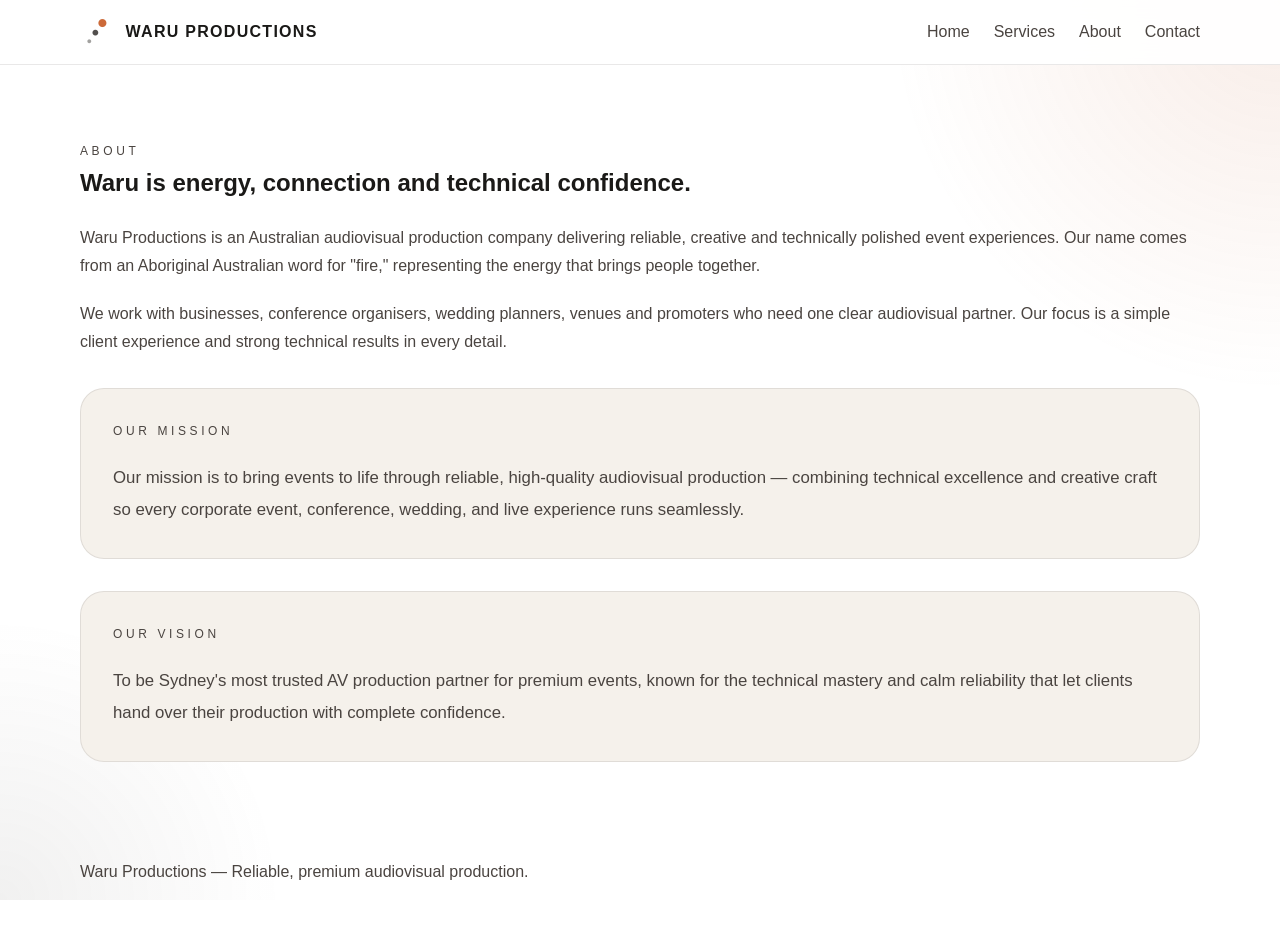
==== about.html @ 51857879 "primera versión del sitio" ====
<!DOCTYPE html>
<html lang="en">
  <head>
    <meta charset="UTF-8" />
    <meta name="viewport" content="width=device-width, initial-scale=1.0" />
    <title>About Waru Productions</title>
    <link rel="stylesheet" href="css/styles.css" />
  </head>
  <body>
    <header class="site-header">
      <div class="container header-inner">
        <a href="index.html" class="brand">
          <img src="assets/waru-logo.png" alt="Waru Productions logo" class="brand-logo" />
          <span>Waru Productions</span>
        </a>
        <button class="nav-toggle" aria-expanded="false" aria-controls="site-nav">
          <span class="nav-toggle__bar"></span>
          <span class="nav-toggle__bar"></span>
          <span class="nav-toggle__bar"></span>
        </button>
        <nav id="site-nav" class="site-nav" aria-label="Main navigation">
          <a href="index.html">Home</a>
          <a href="index.html#services">Services</a>
          <a href="about.html">About</a>
          <a href="index.html#contact">Contact</a>
        </nav>
      </div>
    </header>

    <main>
      <section id="about" class="section about-section">
        <div class="container about-grid">
          <div>
            <p class="eyebrow">About</p>
            <h2>Waru is energy, connection and technical confidence.</h2>
            <p>
              Waru Productions is an Australian audiovisual production company delivering reliable, creative and technically polished event experiences. Our name comes from an Aboriginal Australian word for "fire," representing the energy that brings people together.
            </p>
            <p>
              We work with businesses, conference organisers, wedding planners, venues and promoters who need one clear audiovisual partner. Our focus is a simple client experience and strong technical results in every detail.
            </p>
          </div>
        </div>
        <div class="container mission-card">
          <p class="eyebrow">Our mission</p>
          <p class="mission-text">Our mission is to bring events to life through reliable, high-quality audiovisual production — combining technical excellence and creative craft so every corporate event, conference, wedding, and live experience runs seamlessly.</p>
        </div>
        <div class="container vision-card">
          <p class="eyebrow">Our vision</p>
          <p class="mission-text">To be Sydney's most trusted AV production partner for premium events, known for the technical mastery and calm reliability that let clients hand over their production with complete confidence.</p>
        </div>
      </section>
    </main>

    <footer class="site-footer">
      <div class="container footer-inner">
        <p>Waru Productions — Reliable, premium audiovisual production.</p>
      </div>
    </footer>
  </body>
</html>
---- css/styles.css ----
:root {
  color-scheme: light;
  --bg: #ffffff;
  --surface: #ebe0d9;
  --surface-alt: #f5f1eb;
  --text: #1a1917;
  --muted: #4a4440;
  --accent: #c6693e;
  --accent-soft: rgba(198, 105, 62, 0.14);
  --border: rgba(74, 68, 64, 0.12);
  --shadow: 0 18px 40px rgba(27, 24, 21, 0.08);
  --radius: 24px;
  font-family: Arial, "Helvetica Neue", Helvetica, sans-serif;
}

* {
  box-sizing: border-box;
}

html {
  scroll-behavior: smooth;
}

body {
  margin: 0;
  min-height: 100vh;
  background: var(--bg);
  color: var(--text);
  line-height: 1.75;
  font-family: Arial, "Helvetica Neue", Helvetica, sans-serif;
}

body::before {
  content: "";
  position: fixed;
  inset: 0;
  background: radial-gradient(circle at top right, rgba(198, 105, 62, 0.12), transparent 25%),
    radial-gradient(circle at bottom left, rgba(74, 68, 64, 0.08), transparent 18%);
  pointer-events: none;
  z-index: -1;
}

img {
  max-width: 100%;
  display: block;
}

a {
  color: inherit;
  text-decoration: none;
}

button,
a.button {
  font: inherit;
}

.container {
  width: min(1120px, calc(100% - 2rem));
  margin: 0 auto;
}

.site-header {
  position: sticky;
  top: 0;
  z-index: 10;
  backdrop-filter: blur(16px);
  background: rgba(255, 255, 255, 0.92);
  border-bottom: 1px solid var(--border);
}

.header-inner {
  display: flex;
  align-items: center;
  justify-content: space-between;
  gap: 1rem;
  padding: 1rem 0;
}

.brand {
  display: inline-flex;
  align-items: center;
  gap: 0.85rem;
  font-weight: 700;
  letter-spacing: 0.08em;
  text-transform: uppercase;
}

.brand-logo {
  width: 2rem;
  height: auto;
  display: block;
}

.site-nav {
  display: flex;
  gap: 1.5rem;
  align-items: center;
}

.site-nav a {
  color: var(--muted);
  transition: color 0.2s ease;
}

.site-nav a:hover,
.site-nav a:focus-visible {
  color: var(--text);
}

.nav-toggle {
  display: none;
  border: 0;
  background: transparent;
  padding: 0.5rem;
  cursor: pointer;
}

.nav-toggle__bar {
  display: block;
  width: 24px;
  height: 2px;
  margin: 5px 0;
  background: var(--text);
}

.hero {
  position: relative;
  min-height: 100vh;
  padding: 0;
  background-image: linear-gradient(rgba(20, 25, 31, 0.6), rgba(20, 25, 31, 0.3)),
    url("../assets/header.jpg");
  background-position: center;
  background-size: cover;
  background-repeat: no-repeat;
  background-attachment: fixed;
  color: #fff;
  transition: min-height 0.35s ease, padding 0.35s ease;
}

.hero.hero--collapsed {
  min-height: 62vh;
  padding: 3rem 0 2rem;
}

.hero-grid {
  position: relative;
  display: grid;
  min-height: 100%;
  align-items: end;
}

.hero-copy {
  padding: clamp(8rem, 18vw, 12rem) 0 6rem;
}

.hero-copy--large {
  max-width: 62rem;
}

.eyebrow {
  text-transform: uppercase;
  letter-spacing: 0.3em;
  font-size: 0.75rem;
  color: var(--accent);
  margin: 0 0 1rem;
}

.hero-copy h1 {
  margin: 0;
  font-size: clamp(2.75rem, 4vw, 4.25rem);
  line-height: 1.02;
  max-width: 100%;
  overflow: visible;
}

.typewriter {
  display: inline-block;
  overflow: hidden;
  white-space: nowrap;
  border-right: 2px solid rgba(255, 255, 255, 0.9);
}

.hero-text {
  max-width: 48rem;
  color: #ffffff;
  font-size: 1.15rem;
  margin: 1.5rem 0 2.25rem;
  line-height: 1.9;
  opacity: 0;
  transform: translateY(10px);
  transition: opacity 0.35s ease, transform 0.35s ease;
}

.hero-text.visible {
  opacity: 1;
  transform: translateY(0);
}

.typewriter {
  display: inline;
  width: 100%;
  min-height: 5rem;
  white-space: normal;
  color: #ffffff;
  border-right: 2px solid rgba(255, 255, 255, 0.9);
  word-break: break-word;
}

.hero-actions {
  display: flex;
  flex-wrap: wrap;
  gap: 1rem;
}

.button {
  display: inline-flex;
  align-items: center;
  justify-content: center;
  padding: 1rem 1.6rem;
  border-radius: 999px;
  border: 1px solid transparent;
  transition: transform 0.2s ease, background-color 0.2s ease, border-color 0.2s ease;
}

.button:hover,
.button:focus-visible {
  transform: translateY(-1px);
}

.button-primary {
  background: var(--accent);
  color: #fff;
}

.button-secondary {
  background: rgba(255, 255, 255, 0.18);
  color: #ffffff;
  border-color: rgba(255, 255, 255, 0.3);
  backdrop-filter: blur(10px);
}

.button-secondary:hover,
.button-secondary:focus-visible {
  background: rgba(255, 255, 255, 0.3);
}

.hero-details {
  display: grid;
  gap: 1rem;
}

.hero-details .stat-card {
  background: rgba(0, 0, 0, 0.36);
  border-color: rgba(255, 255, 255, 0.12);
}

.hero-details .stat-value,
.hero-details .stat-label {
  color: #fff;
}

.stat-card {
  background: var(--surface-alt);
  border: 1px solid var(--border);
  border-radius: var(--radius);
  padding: 1.5rem;
  box-shadow: var(--shadow);
}

.stat-value {
  margin: 0 0 0.75rem;
  font-size: 1.1rem;
  font-weight: 700;
}

.stat-label {
  margin: 0;
  color: var(--muted);
}

.section {
  padding: 3.5rem 0;
}

body.services-page .section {
  padding-top: 5.5rem;
}

.section-header {
  max-width: 42rem;
  margin-bottom: 2rem;
}

.section-header h2,
.about-section h2,
.trust-section h3,
.contact-section h2 {
  margin: 0;
}

.section-header h2 {
  font-size: clamp(2rem, 3vw, 3rem);
  line-height: 1.05;
}

.services-grid {
  display: grid;
  gap: 1.5rem;
  grid-template-columns: repeat(3, minmax(0, 1fr));
}

.service-card {
  perspective: 1400px;
}


.service-card__inner {
  position: relative;
  width: 100%;
  min-height: 18rem;
  transform-style: preserve-3d;
  transition: transform 0.8s ease;
  border-radius: 22px;
}

.service-card:hover .service-card__inner,
.service-card:focus-within .service-card__inner {
  transform: rotateY(180deg);
}

.service-card__face {
  position: absolute;
  inset: 0;
  display: flex;
  align-items: center;
  justify-content: center;
  padding: 1.75rem;
  border-radius: 22px;
  backface-visibility: hidden;
  background-image: linear-gradient(rgba(20, 25, 31, 0.55), rgba(20, 25, 31, 0.2)),
    url("../assets/conference.jpg");
  background-position: center;
  background-size: cover;
  background-repeat: no-repeat;
  color: #ffffff;
  box-shadow: var(--shadow);
}

.service-card--live-events .service-card__face,
.service-card--live-stream .service-card__face,
.service-card--led .service-card__face {
  background-image: linear-gradient(rgba(20, 25, 31, 0.55), rgba(20, 25, 31, 0.2));
}

.service-card--live-events .service-card__face--front,
.service-card--live-events .service-card__face--back {
  background-image: linear-gradient(rgba(20, 25, 31, 0.55), rgba(20, 25, 31, 0.2)),
    url("../assets/live-events.jpg");
}

.service-card--live-stream .service-card__face--front,
.service-card--live-stream .service-card__face--back {
  background-image: linear-gradient(rgba(20, 25, 31, 0.55), rgba(20, 25, 31, 0.2)),
    url("../assets/live-steam.jpg");
}

.service-card--led .service-card__face--front,
.service-card--led .service-card__face--back {
  background-image: linear-gradient(rgba(20, 25, 31, 0.55), rgba(20, 25, 31, 0.2)),
    url("../assets/led.jpg");
}

.service-card--ma-light .service-card__face--front,
.service-card--ma-light .service-card__face--back {
  background-image: linear-gradient(rgba(20, 25, 31, 0.55), rgba(20, 25, 31, 0.2)),
    url("../assets/ma-light.jpg");
}

.service-card__face--front {
  align-items: flex-start;
  padding-top: 2rem;
  text-align: center;
}

.service-card__face--back {
  transform: rotateY(180deg);
  text-align: center;
  align-items: flex-start;
  padding-top: 2rem;
}

.service-card__face h3,
.service-card__face p {
  margin: 0;
}

.service-card__face h3 {
  font-size: clamp(1.9rem, 2.5vw, 2.4rem);
  line-height: 1.05;
}

.service-card__face p {
  font-size: 1.1rem;
  line-height: 1.8;
  max-width: 18rem;
}

..about-grid {
  display: grid;
  gap: 2rem;
  grid-template-columns: minmax(0, 1.4fr) minmax(320px, 0.8fr);
}

.about-section p {
  margin: 1.25rem 0 0;
  color: var(--muted);
}

.mission-card,
.vision-card {
  margin-top: 2rem;
  padding: 2rem;
  border-radius: 24px;
  background: var(--surface-alt);
  border: 1px solid var(--border);
}

.mission-card .eyebrow,
.vision-card .eyebrow {
  margin: 0 0 0.5rem;
}

.mission-text {
  margin: 0;
  font-size: 1.05rem;
  line-height: 1.9;
  color: var(--text);
}


.trust-grid {
  display: grid;
  gap: 2rem;
  grid-template-columns: repeat(2, minmax(0, 1fr));
}

.trust-list {
  list-style: none;
  padding: 0;
  margin: 1.25rem 0 0;
  display: grid;
  gap: 0.85rem;
  color: var(--muted);
}

.trust-list li::before {
  content: "•";
  margin-right: 0.75rem;
  color: var(--accent);
}

.events-support-section {
  padding-top: 1rem;
  padding-bottom: 1.5rem;
}

.events-support-section .section-header {
  max-width: 42rem;
}

.events-support-section h2 {
  margin: 0;
  font-size: clamp(1.8rem, 2.5vw, 2.4rem);
  line-height: 1.15;
}

.contact-card {
  display: grid;
  gap: 1.5rem;
  padding: 2.5rem;
  border-radius: 28px;
  background: var(--surface-alt);
  border: 1px solid var(--border);
  box-shadow: var(--shadow);
  align-items: center;
}

.contact-section h2 {
  font-size: clamp(2rem, 2.5vw, 2.75rem);
}

.site-footer {
  padding: 1.5rem 0 2.5rem;
}

.footer-inner {
  display: flex;
  justify-content: space-between;
  align-items: center;
  gap: 1rem;
  color: var(--muted);
}

@media (max-width: 900px) {
  .hero-grid,
  .about-grid,
  .trust-grid {
    grid-template-columns: 1fr;
  }

  .services-grid {
    grid-template-columns: 1fr 1fr;
  }
}

@media (max-width: 720px) {
  .site-nav {
    position: absolute;
    inset: 100% 0 0 0;
    background: rgba(9, 13, 22, 0.98);
    flex-direction: column;
    padding: 1rem 1.5rem 1.5rem;
    gap: 1rem;
    border-top: 1px solid rgba(255, 255, 255, 0.08);
    transform: translateY(-100%);
    transition: transform 0.25s ease;
    pointer-events: none;
    opacity: 0;
  }

  .site-nav.open {
    transform: translateY(0);
    opacity: 1;
    pointer-events: auto;
  }

  .nav-toggle {
    display: inline-flex;
  }

  .services-grid {
    grid-template-columns: 1fr;
  }

  .footer-inner {
    flex-direction: column;
    align-items: flex-start;
  }
}
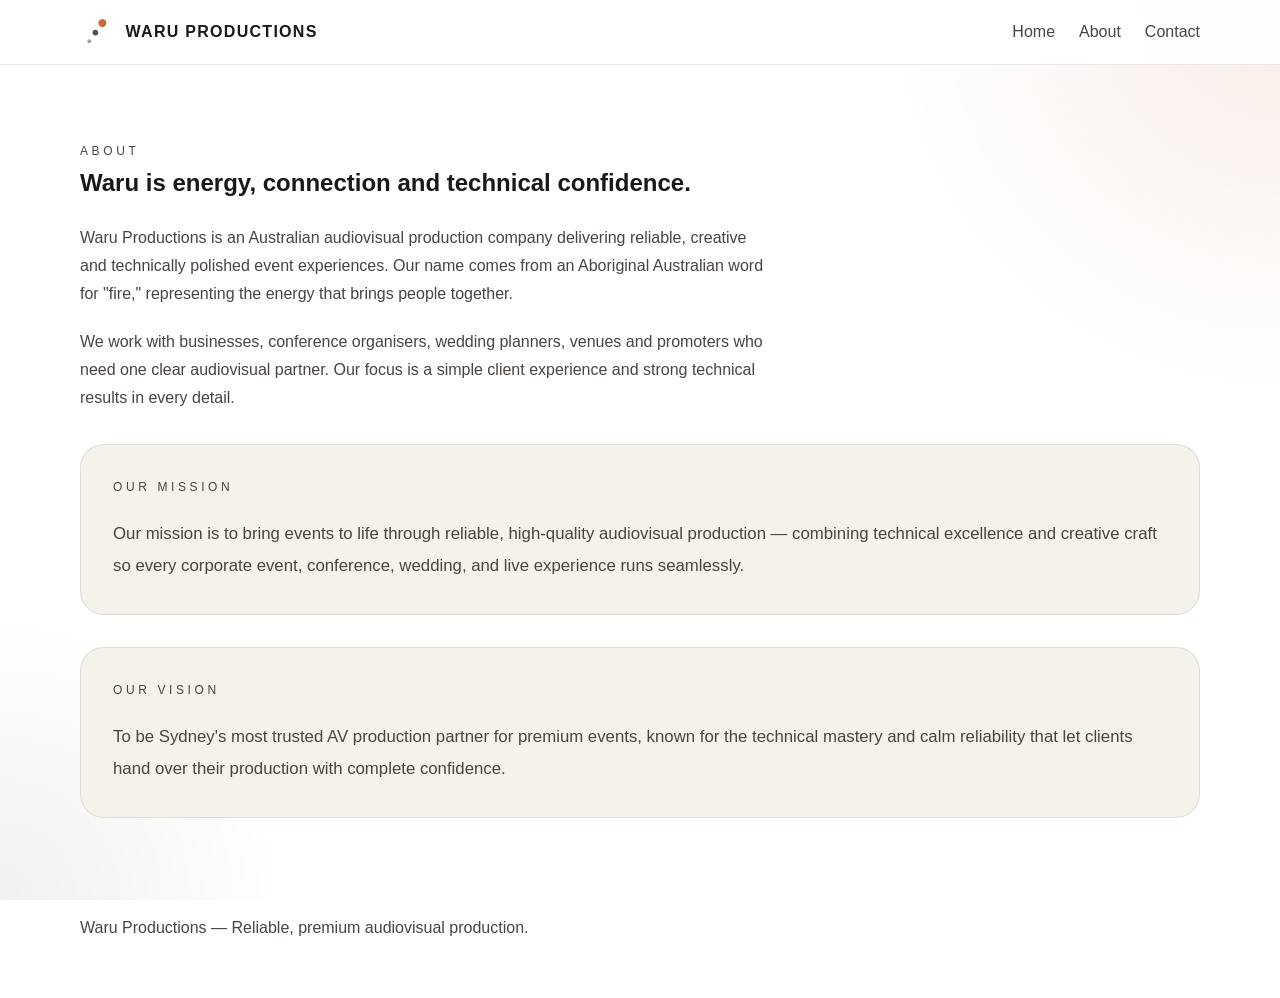
==== commit bdffc1bc: "actualizaciones del landing" ====
--- a/about.html
+++ b/about.html
@@ -20,7 +20,6 @@
         </button>
         <nav id="site-nav" class="site-nav" aria-label="Main navigation">
           <a href="index.html">Home</a>
-          <a href="index.html#services">Services</a>
           <a href="about.html">About</a>
           <a href="index.html#contact">Contact</a>
         </nav>
--- a/css/styles.css
+++ b/css/styles.css
@@ -108,6 +108,19 @@
   color: var(--text);
 }
 
+.site-nav {
+  display: flex;
+  gap: 1.5rem;
+  align-items: center;
+}
+
+.site-nav.open {
+  display: grid;
+  gap: 1rem;
+  padding: 1rem 0;
+  width: 100%;
+}
+
 .nav-toggle {
   display: none;
   border: 0;
@@ -168,17 +181,35 @@
 
 .hero-copy h1 {
   margin: 0;
-  font-size: clamp(2.75rem, 4vw, 4.25rem);
+  font-size: clamp(3rem, 4.6vw, 4.7rem);
   line-height: 1.02;
   max-width: 100%;
   overflow: visible;
 }
 
 .typewriter {
-  display: inline-block;
-  overflow: hidden;
-  white-space: nowrap;
+  display: flex;
+  flex-direction: column;
+  align-items: flex-start;
+  gap: 0.2rem;
+  width: 100%;
+  min-height: 5rem;
+  white-space: normal;
+  color: #ffffff;
   border-right: 2px solid rgba(255, 255, 255, 0.9);
+  word-break: break-word;
+}
+
+.typewriter-part {
+  display: block;
+}
+
+.typewriter-part--accent {
+  color: var(--accent);
+}
+
+.typewriter-part--muted {
+  color: #8a8a8a;
 }
 
 .hero-text {
@@ -195,16 +226,6 @@
 .hero-text.visible {
   opacity: 1;
   transform: translateY(0);
-}
-
-.typewriter {
-  display: inline;
-  width: 100%;
-  min-height: 5rem;
-  white-space: normal;
-  color: #ffffff;
-  border-right: 2px solid rgba(255, 255, 255, 0.9);
-  word-break: break-word;
 }
 
 .hero-actions {
@@ -406,7 +427,7 @@
   max-width: 18rem;
 }
 
-..about-grid {
+.about-grid {
   display: grid;
   gap: 2rem;
   grid-template-columns: minmax(0, 1.4fr) minmax(320px, 0.8fr);
@@ -442,7 +463,7 @@
 .trust-grid {
   display: grid;
   gap: 2rem;
-  grid-template-columns: repeat(2, minmax(0, 1fr));
+  grid-template-columns: 1fr;
 }
 
 .trust-list {
@@ -458,21 +479,6 @@
   content: "•";
   margin-right: 0.75rem;
   color: var(--accent);
-}
-
-.events-support-section {
-  padding-top: 1rem;
-  padding-bottom: 1.5rem;
-}
-
-.events-support-section .section-header {
-  max-width: 42rem;
-}
-
-.events-support-section h2 {
-  margin: 0;
-  font-size: clamp(1.8rem, 2.5vw, 2.4rem);
-  line-height: 1.15;
 }
 
 .contact-card {
@@ -502,15 +508,78 @@
   color: var(--muted);
 }
 
-@media (max-width: 900px) {
-  .hero-grid,
+@media (max-width: 980px) {
+  .container {
+    width: min(100%, calc(100% - 2rem));
+  }
+
+  .header-inner {
+    flex-wrap: wrap;
+    justify-content: space-between;
+    gap: 0.75rem;
+  }
+
+  .nav-toggle {
+    display: inline-flex;
+  }
+
+  .hero {
+    min-height: 85vh;
+  }
+
+  .hero-copy {
+    padding: 4rem 0 3rem;
+  }
+
+  .hero-copy h1 {
+    font-size: clamp(2.5rem, 7vw, 3.4rem);
+  }
+
+  .hero-text {
+    font-size: 1rem;
+    max-width: 100%;
+  }
+
+  .hero-actions {
+    flex-direction: column;
+    align-items: stretch;
+  }
+
+  .button {
+    width: 100%;
+  }
+
+  .section {
+    padding: 3rem 0;
+  }
+
   .about-grid,
   .trust-grid {
     grid-template-columns: 1fr;
   }
 
   .services-grid {
-    grid-template-columns: 1fr 1fr;
+    grid-template-columns: repeat(2, minmax(0, 1fr));
+  }
+
+  .service-card__inner {
+    min-height: 16rem;
+  }
+
+  .service-card__face h3 {
+    font-size: clamp(1.75rem, 4.5vw, 2.1rem);
+  }
+
+  .mission-card,
+  .vision-card,
+  .contact-card {
+    padding: 1.75rem;
+  }
+
+  .footer-inner {
+    flex-direction: column;
+    align-items: center;
+    text-align: center;
   }
 }
 
@@ -518,15 +587,16 @@
   .site-nav {
     position: absolute;
     inset: 100% 0 0 0;
-    background: rgba(9, 13, 22, 0.98);
+    background: rgba(255, 255, 255, 0.98);
     flex-direction: column;
     padding: 1rem 1.5rem 1.5rem;
     gap: 1rem;
-    border-top: 1px solid rgba(255, 255, 255, 0.08);
+    border-top: 1px solid rgba(0, 0, 0, 0.08);
     transform: translateY(-100%);
     transition: transform 0.25s ease;
     pointer-events: none;
     opacity: 0;
+    z-index: 9;
   }
 
   .site-nav.open {
@@ -535,16 +605,43 @@
     pointer-events: auto;
   }
 
-  .nav-toggle {
-    display: inline-flex;
+  .site-nav a {
+    width: 100%;
+    padding: 0.75rem 0;
+    color: var(--text);
+  }
+
+  .hero {
+    min-height: 70vh;
+    background-attachment: scroll;
+  }
+
+  .hero-copy {
+    padding: 3rem 0 2rem;
+  }
+
+  .hero-copy h1 {
+    font-size: clamp(2rem, 9vw, 2.75rem);
+  }
+
+  .hero-text {
+    font-size: 0.98rem;
   }
 
   .services-grid {
     grid-template-columns: 1fr;
   }
 
+  .section-header h2,
+  .contact-section h2 {
+    font-size: clamp(1.75rem, 8vw, 2.4rem);
+  }
+
+  .service-card__inner {
+    min-height: 14rem;
+  }
+
   .footer-inner {
-    flex-direction: column;
-    align-items: flex-start;
-  }
-}
+    align-items: center;
+  }
+}
